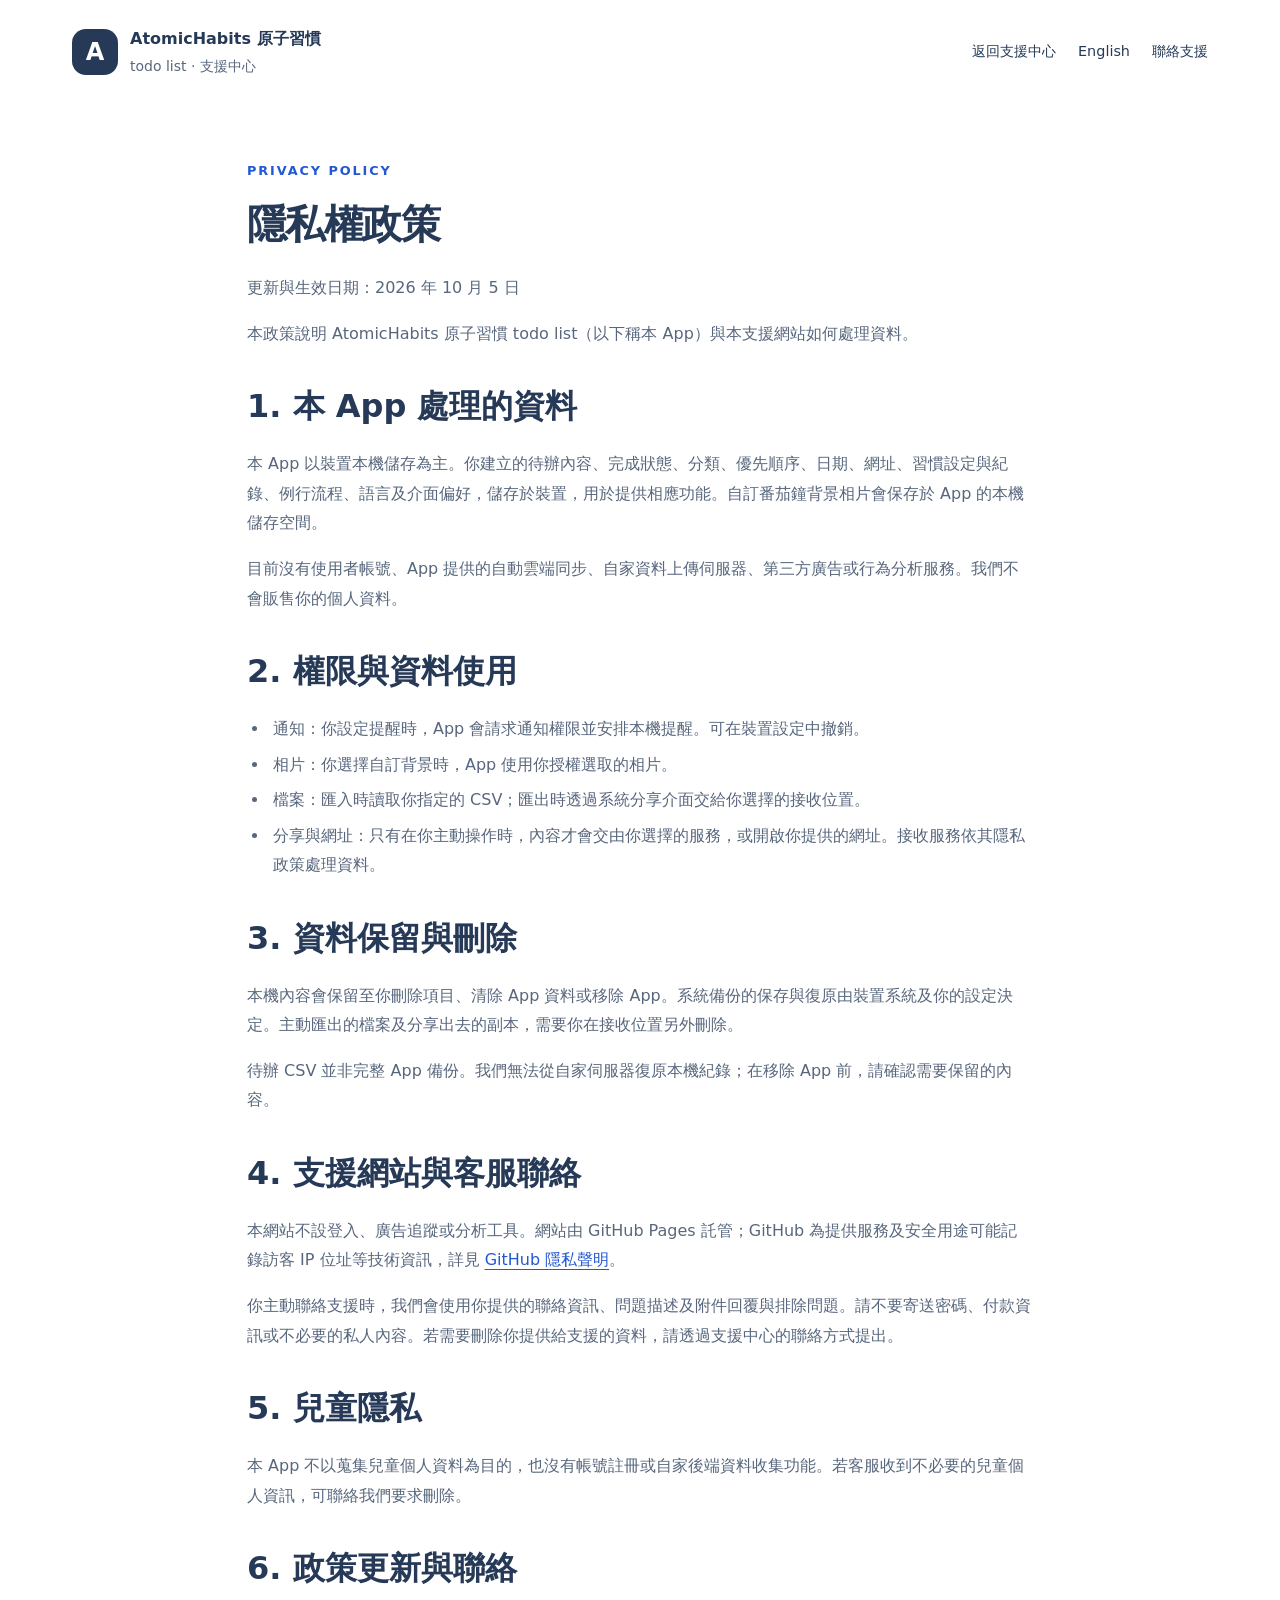
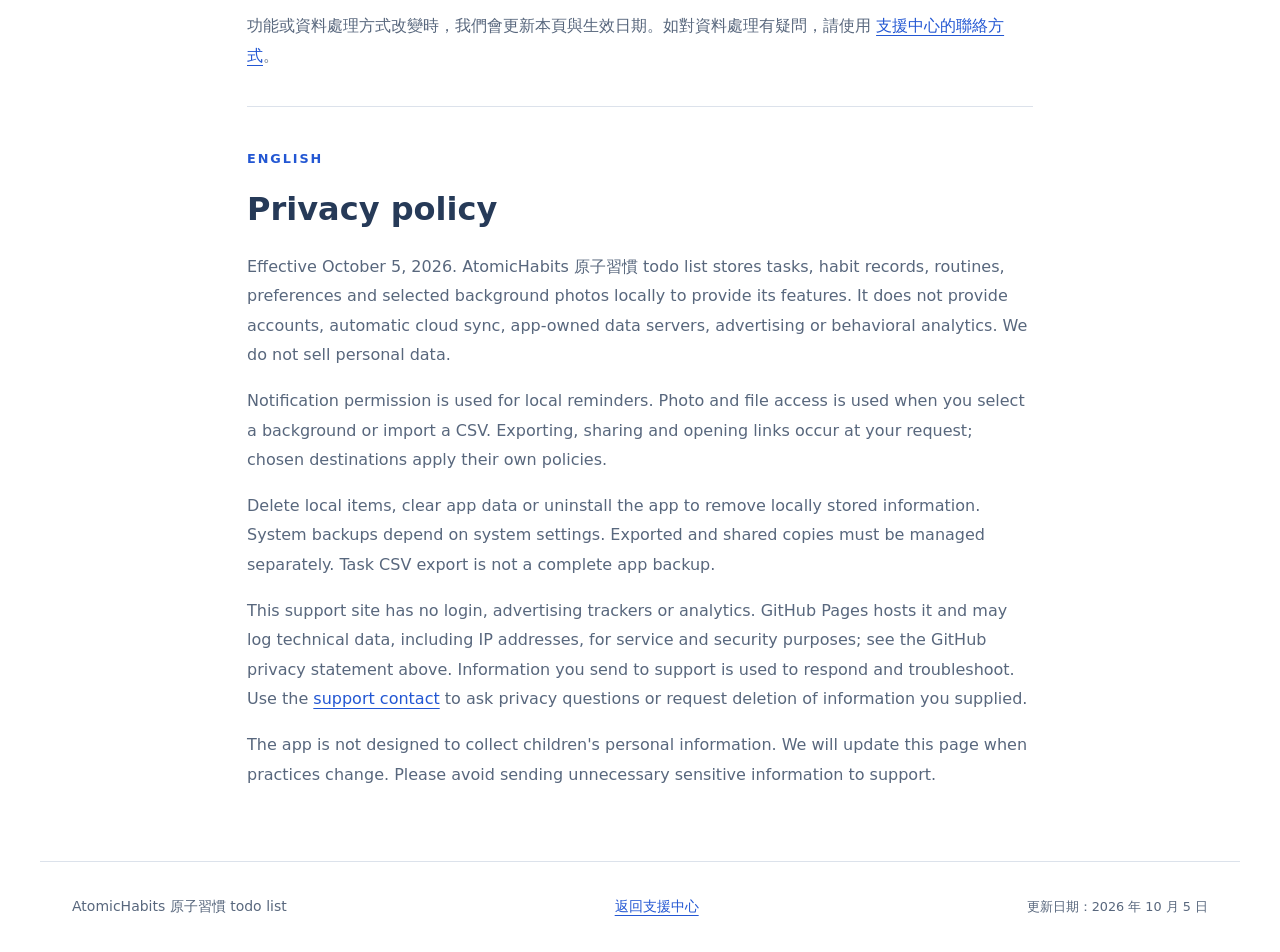
==== privacy.html @ 1fb46a44 "Build static support and privacy website" ====
<!doctype html>
<html lang="zh-Hant"><head><meta charset="utf-8"><meta name="viewport" content="width=device-width,initial-scale=1"><meta name="description" content="AtomicHabits 原子習慣 todo list 隱私權政策，說明本機資料、權限、匯出與聯絡方式。"><title>AtomicHabits 原子習慣｜隱私權政策</title><link rel="stylesheet" href="./styles.css"></head><body>
<a class="skip" href="#main">跳至主要內容</a><header class="header"><a class="brand" href="./"><span class="brand-mark" aria-hidden="true">A</span><span>AtomicHabits 原子習慣<small>todo list · 支援中心</small></span></a><nav aria-label="主要導覽"><a href="./">返回支援中心</a><a href="#english">English</a><a href="./#contact">聯絡支援</a></nav></header>
<main id="main" class="policy"><p class="eyebrow">PRIVACY POLICY</p><h1>隱私權政策</h1><p>更新與生效日期：2026 年 10 月 5 日</p><p>本政策說明 AtomicHabits 原子習慣 todo list（以下稱本 App）與本支援網站如何處理資料。</p>
<section><h2>1. 本 App 處理的資料</h2><p>本 App 以裝置本機儲存為主。你建立的待辦內容、完成狀態、分類、優先順序、日期、網址、習慣設定與紀錄、例行流程、語言及介面偏好，儲存於裝置，用於提供相應功能。自訂番茄鐘背景相片會保存於 App 的本機儲存空間。</p><p>目前沒有使用者帳號、App 提供的自動雲端同步、自家資料上傳伺服器、第三方廣告或行為分析服務。我們不會販售你的個人資料。</p></section>
<section><h2>2. 權限與資料使用</h2><ul><li>通知：你設定提醒時，App 會請求通知權限並安排本機提醒。可在裝置設定中撤銷。</li><li>相片：你選擇自訂背景時，App 使用你授權選取的相片。</li><li>檔案：匯入時讀取你指定的 CSV；匯出時透過系統分享介面交給你選擇的接收位置。</li><li>分享與網址：只有在你主動操作時，內容才會交由你選擇的服務，或開啟你提供的網址。接收服務依其隱私政策處理資料。</li></ul></section>
<section><h2>3. 資料保留與刪除</h2><p>本機內容會保留至你刪除項目、清除 App 資料或移除 App。系統備份的保存與復原由裝置系統及你的設定決定。主動匯出的檔案及分享出去的副本，需要你在接收位置另外刪除。</p><p>待辦 CSV 並非完整 App 備份。我們無法從自家伺服器復原本機紀錄；在移除 App 前，請確認需要保留的內容。</p></section>
<section><h2>4. 支援網站與客服聯絡</h2><p>本網站不設登入、廣告追蹤或分析工具。網站由 GitHub Pages 託管；GitHub 為提供服務及安全用途可能記錄訪客 IP 位址等技術資訊，詳見 <a href="https://docs.github.com/en/site-policy/privacy-policies/github-general-privacy-statement">GitHub 隱私聲明</a>。</p><p>你主動聯絡支援時，我們會使用你提供的聯絡資訊、問題描述及附件回覆與排除問題。請不要寄送密碼、付款資訊或不必要的私人內容。若需要刪除你提供給支援的資料，請透過支援中心的聯絡方式提出。</p></section>
<section><h2>5. 兒童隱私</h2><p>本 App 不以蒐集兒童個人資料為目的，也沒有帳號註冊或自家後端資料收集功能。若客服收到不必要的兒童個人資訊，可聯絡我們要求刪除。</p></section>
<section><h2>6. 政策更新與聯絡</h2><p>功能或資料處理方式改變時，我們會更新本頁與生效日期。如對資料處理有疑問，請使用 <a href="./#contact">支援中心的聯絡方式</a>。</p></section>
<section id="english" lang="en" class="english"><p class="eyebrow">ENGLISH</p><h2>Privacy policy</h2><p>Effective October 5, 2026. AtomicHabits 原子習慣 todo list stores tasks, habit records, routines, preferences and selected background photos locally to provide its features. It does not provide accounts, automatic cloud sync, app-owned data servers, advertising or behavioral analytics. We do not sell personal data.</p><p>Notification permission is used for local reminders. Photo and file access is used when you select a background or import a CSV. Exporting, sharing and opening links occur at your request; chosen destinations apply their own policies.</p><p>Delete local items, clear app data or uninstall the app to remove locally stored information. System backups depend on system settings. Exported and shared copies must be managed separately. Task CSV export is not a complete app backup.</p><p>This support site has no login, advertising trackers or analytics. GitHub Pages hosts it and may log technical data, including IP addresses, for service and security purposes; see the GitHub privacy statement above. Information you send to support is used to respond and troubleshoot. Use the <a href="./#contact">support contact</a> to ask privacy questions or request deletion of information you supplied.</p><p>The app is not designed to collect children's personal information. We will update this page when practices change. Please avoid sending unnecessary sensitive information to support.</p></section></main>
<footer><span>AtomicHabits 原子習慣 todo list</span><a href="./">返回支援中心</a><small>更新日期：2026 年 10 月 5 日</small></footer></body></html>
---- styles.css ----
:root{color-scheme:light;--ink:#263a58;--muted:#58677d;--line:#dce2eb;--blue:#2357d3;--paper:#f6f8fc}*{box-sizing:border-box}html{scroll-behavior:smooth;scroll-padding-top:24px}body{margin:0;color:var(--ink);background:#fff;font:16px/1.85 system-ui,-apple-system,"Noto Sans TC",sans-serif}a{color:var(--blue);text-underline-offset:4px}a:hover{text-decoration:underline}a:focus-visible,summary:focus-visible{outline:3px solid #e2a323;outline-offset:5px}h1,h2,h3,p{margin-top:0}h1{font-size:clamp(2.5rem,6vw,4rem);line-height:1.25;letter-spacing:-.04em;margin-bottom:24px}h2{font-size:2rem;line-height:1.4;margin-bottom:20px}h3{font-size:1.3rem;line-height:1.5;margin-bottom:12px}p{color:var(--muted)}.skip{position:absolute;top:-100px;left:16px;background:#fff;padding:12px;z-index:10}.skip:focus{top:12px}.header{max-width:1200px;margin:auto;padding:24px 32px;display:flex;gap:24px;align-items:center;justify-content:space-between}.brand{display:flex;align-items:center;gap:12px;color:var(--ink);font-weight:750;text-decoration:none}.brand small{display:block;color:var(--muted);font-size:.875rem;font-weight:400}.brand-mark{display:grid;place-items:center;width:46px;height:46px;flex-shrink:0;background:var(--ink);color:#fff;border-radius:14px;font-size:24px}.header nav{display:flex;gap:22px;flex-wrap:wrap;font-size:.9rem}.header nav a{color:var(--ink);text-decoration:none}.intro{background:var(--paper);padding:64px max(32px,calc((100% - 1136px)/2));border-block:1px solid var(--line);position:relative}.intro>p:not(.eyebrow){max-width:640px;font-size:1.1rem}.eyebrow{font-size:.8rem;letter-spacing:.15em;font-weight:750;color:var(--blue);margin-bottom:16px}.intro-actions{display:flex;gap:24px;align-items:center;flex-wrap:wrap;margin-top:28px}.button{display:inline-block;background:var(--blue);color:#fff;padding:12px 22px;border-radius:9px;text-decoration:none;font-weight:650}.text-link{font-weight:650}.content-layout{max-width:1200px;margin:auto;padding:64px 32px;display:grid;grid-template-columns:220px minmax(0,1fr);gap:64px}aside{position:sticky;top:24px;align-self:start;border-left:3px solid var(--line);padding-left:20px}aside p{font-size:.875rem;font-weight:650}aside a{display:block;padding:7px 0;color:var(--muted);font-size:.95rem;text-decoration:none}.content{max-width:780px}.guide{display:grid;grid-template-columns:40px minmax(0,1fr);gap:20px;padding:32px 0;border-bottom:1px solid var(--line);scroll-margin-top:24px}.number{font-size:.875rem;color:var(--blue);padding-top:4px;font-weight:750}ol{padding-left:22px;color:var(--muted)}li{padding-left:4px;margin:6px 0}.note{font-size:.9rem;background:var(--paper);border-left:3px solid #b6c8ed;padding:14px 18px;margin-bottom:0}.section{margin-top:64px}details{border-bottom:1px solid var(--line);padding:18px 0}summary{cursor:pointer;font-weight:650;line-height:1.7}details p{margin:14px 0 0;padding-right:12px}.contact{background:var(--paper);border:1px solid var(--line);border-radius:14px;padding:32px;overflow-wrap:anywhere}.contact .note{padding-left:14px}.contact-address{display:block;margin:18px 0;font-weight:650}.english{border-top:1px solid var(--line);padding-top:40px}footer{max-width:1200px;margin:auto;padding:32px;border-top:1px solid var(--line);display:flex;align-items:center;justify-content:space-between;gap:20px;flex-wrap:wrap;color:var(--muted);font-size:.875rem}footer div{display:flex;gap:20px}footer small{font-size:.8rem}.policy{max-width:850px;margin:0 auto;padding:56px 32px}.policy section{margin-top:36px}.policy h1{font-size:2.5rem}.policy ul{color:var(--muted);padding-left:22px}@media(max-width:850px){.header{align-items:flex-start;flex-direction:column}.content-layout{grid-template-columns:1fr;gap:32px;padding-top:32px}aside{position:static;display:flex;flex-wrap:wrap;gap:0 20px}aside p{width:100%;margin-bottom:4px}aside a{font-size:.875rem}.intro{padding-block:44px}.content{max-width:none}}@media(max-width:480px){.header,.content-layout,.policy,footer{padding-left:20px;padding-right:20px}.header nav{gap:14px}.intro{padding-inline:20px}.guide{grid-template-columns:1fr;gap:6px}.contact{padding:22px}h2{font-size:1.65rem}}@media(prefers-reduced-motion:reduce){html{scroll-behavior:auto}}
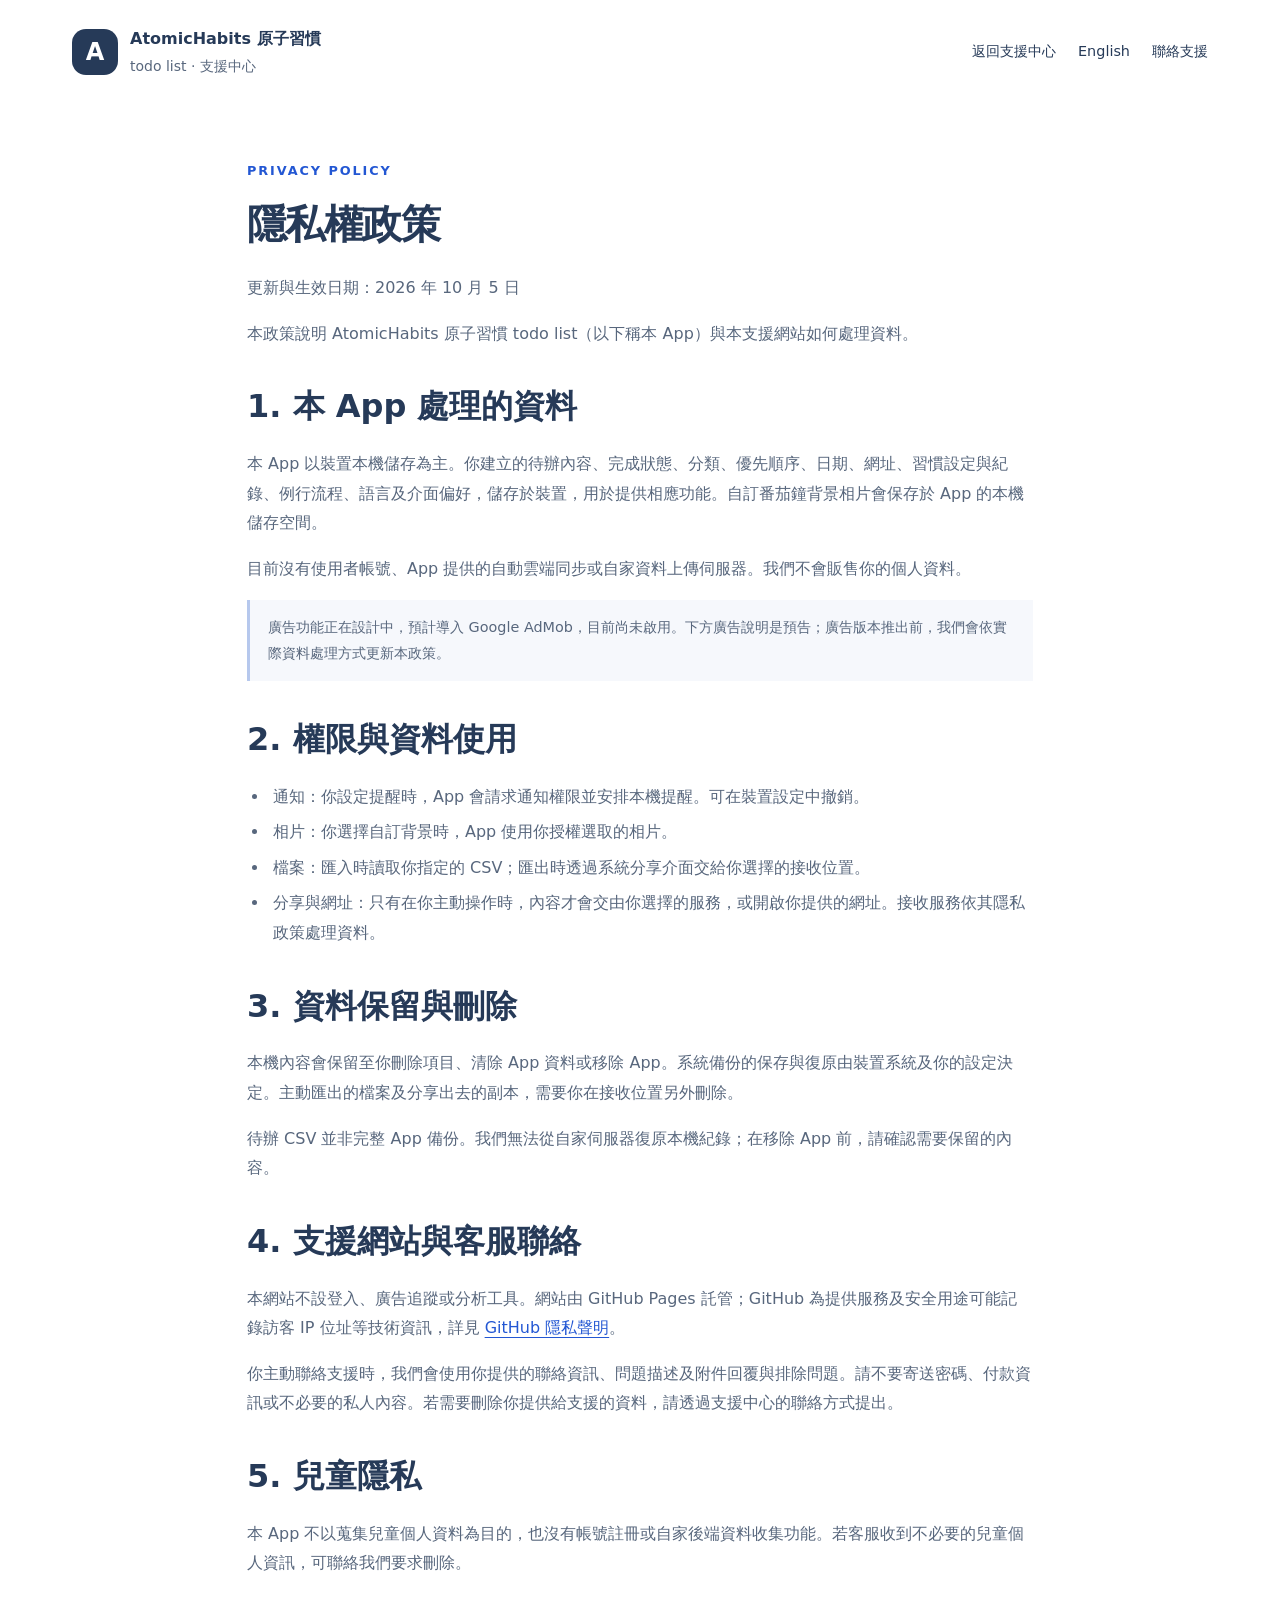
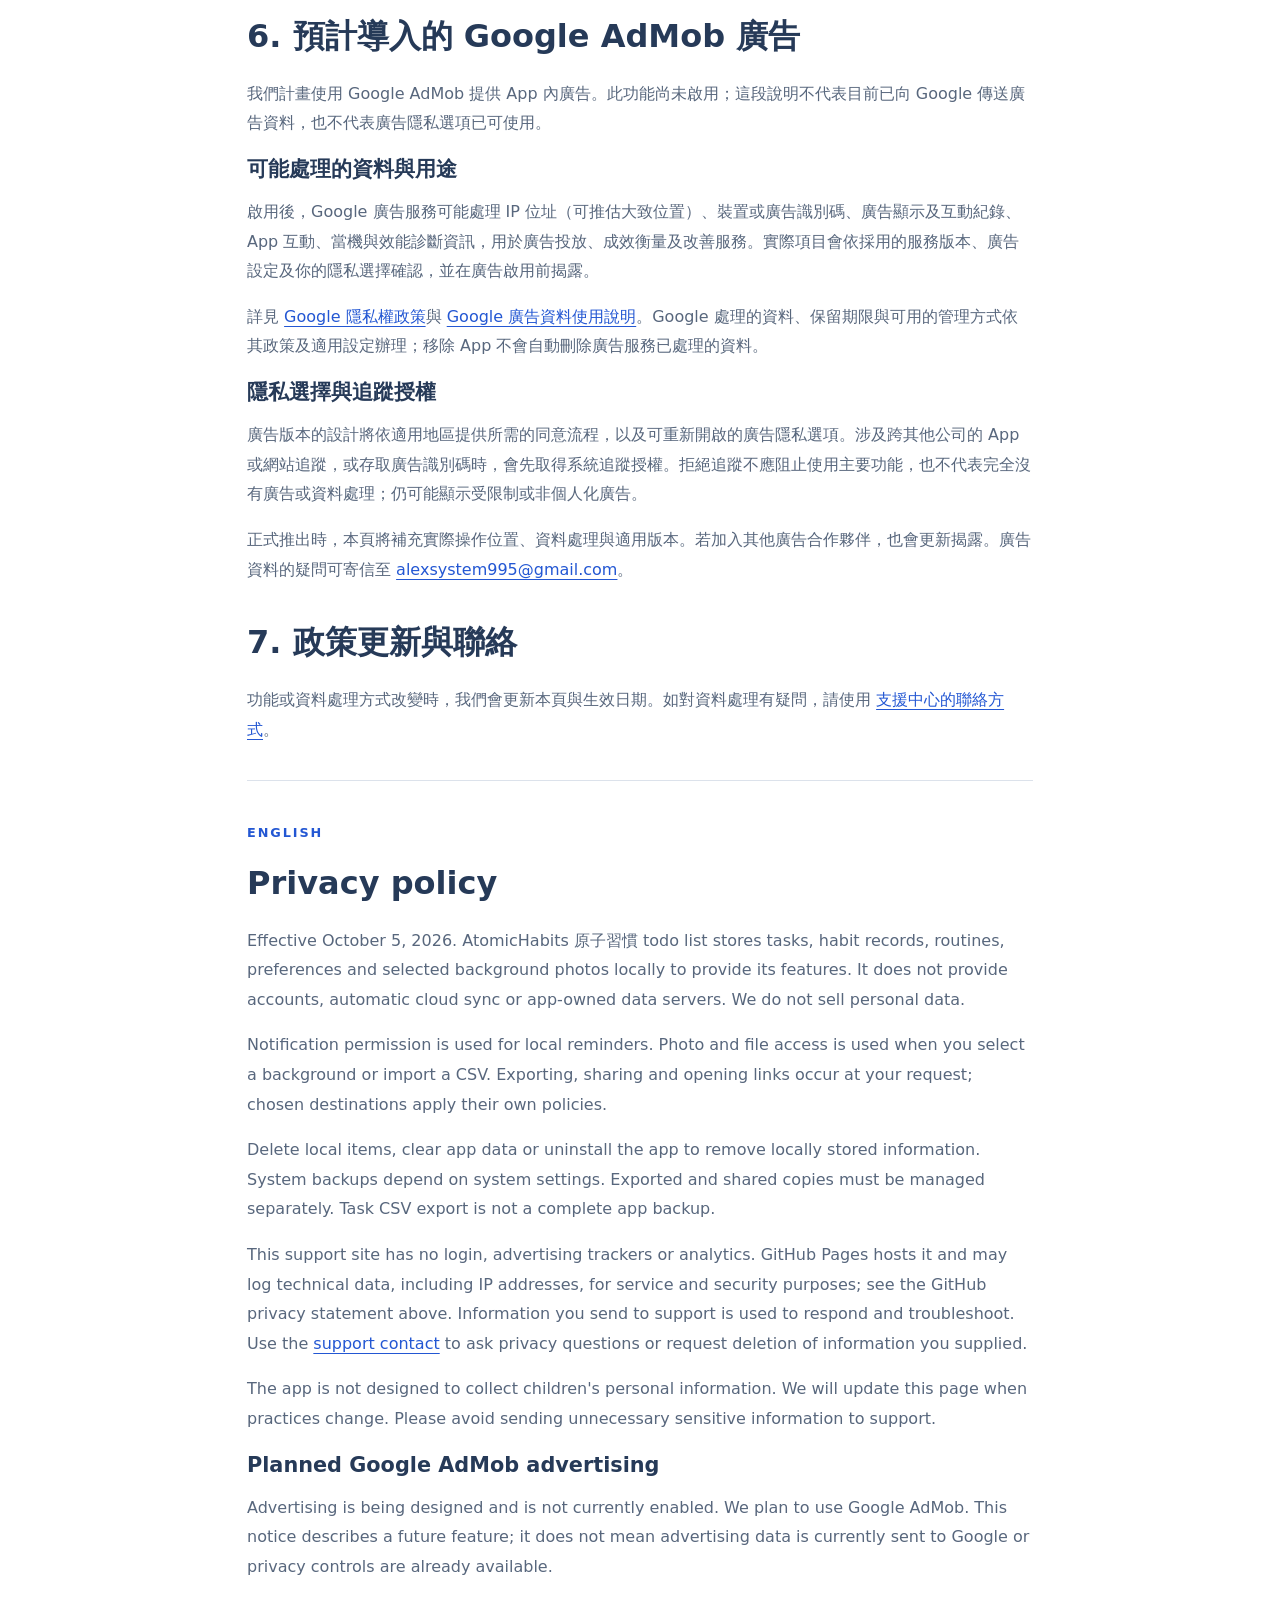
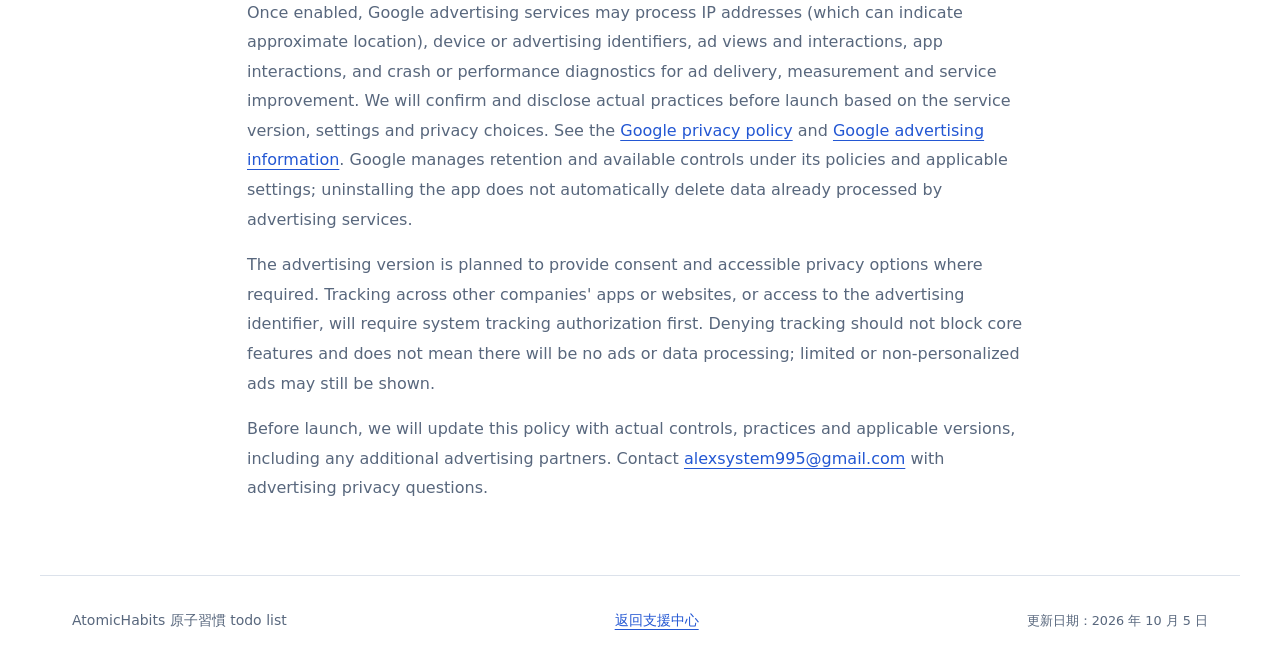
==== commit 7b1558fc: "Disclose planned AdMob advertising and privacy choices" ====
--- a/privacy.html
+++ b/privacy.html
@@ -2,11 +2,12 @@
 <html lang="zh-Hant"><head><meta charset="utf-8"><meta name="viewport" content="width=device-width,initial-scale=1"><meta name="description" content="AtomicHabits 原子習慣 todo list 隱私權政策，說明本機資料、權限、匯出與聯絡方式。"><title>AtomicHabits 原子習慣｜隱私權政策</title><link rel="stylesheet" href="./styles.css"></head><body>
 <a class="skip" href="#main">跳至主要內容</a><header class="header"><a class="brand" href="./"><span class="brand-mark" aria-hidden="true">A</span><span>AtomicHabits 原子習慣<small>todo list · 支援中心</small></span></a><nav aria-label="主要導覽"><a href="./">返回支援中心</a><a href="#english">English</a><a href="./#contact">聯絡支援</a></nav></header>
 <main id="main" class="policy"><p class="eyebrow">PRIVACY POLICY</p><h1>隱私權政策</h1><p>更新與生效日期：2026 年 10 月 5 日</p><p>本政策說明 AtomicHabits 原子習慣 todo list（以下稱本 App）與本支援網站如何處理資料。</p>
-<section><h2>1. 本 App 處理的資料</h2><p>本 App 以裝置本機儲存為主。你建立的待辦內容、完成狀態、分類、優先順序、日期、網址、習慣設定與紀錄、例行流程、語言及介面偏好，儲存於裝置，用於提供相應功能。自訂番茄鐘背景相片會保存於 App 的本機儲存空間。</p><p>目前沒有使用者帳號、App 提供的自動雲端同步、自家資料上傳伺服器、第三方廣告或行為分析服務。我們不會販售你的個人資料。</p></section>
+<section><h2>1. 本 App 處理的資料</h2><p>本 App 以裝置本機儲存為主。你建立的待辦內容、完成狀態、分類、優先順序、日期、網址、習慣設定與紀錄、例行流程、語言及介面偏好，儲存於裝置，用於提供相應功能。自訂番茄鐘背景相片會保存於 App 的本機儲存空間。</p><p>目前沒有使用者帳號、App 提供的自動雲端同步或自家資料上傳伺服器。我們不會販售你的個人資料。</p><p class="note">廣告功能正在設計中，預計導入 Google AdMob，目前尚未啟用。下方廣告說明是預告；廣告版本推出前，我們會依實際資料處理方式更新本政策。</p></section>
 <section><h2>2. 權限與資料使用</h2><ul><li>通知：你設定提醒時，App 會請求通知權限並安排本機提醒。可在裝置設定中撤銷。</li><li>相片：你選擇自訂背景時，App 使用你授權選取的相片。</li><li>檔案：匯入時讀取你指定的 CSV；匯出時透過系統分享介面交給你選擇的接收位置。</li><li>分享與網址：只有在你主動操作時，內容才會交由你選擇的服務，或開啟你提供的網址。接收服務依其隱私政策處理資料。</li></ul></section>
 <section><h2>3. 資料保留與刪除</h2><p>本機內容會保留至你刪除項目、清除 App 資料或移除 App。系統備份的保存與復原由裝置系統及你的設定決定。主動匯出的檔案及分享出去的副本，需要你在接收位置另外刪除。</p><p>待辦 CSV 並非完整 App 備份。我們無法從自家伺服器復原本機紀錄；在移除 App 前，請確認需要保留的內容。</p></section>
 <section><h2>4. 支援網站與客服聯絡</h2><p>本網站不設登入、廣告追蹤或分析工具。網站由 GitHub Pages 託管；GitHub 為提供服務及安全用途可能記錄訪客 IP 位址等技術資訊，詳見 <a href="https://docs.github.com/en/site-policy/privacy-policies/github-general-privacy-statement">GitHub 隱私聲明</a>。</p><p>你主動聯絡支援時，我們會使用你提供的聯絡資訊、問題描述及附件回覆與排除問題。請不要寄送密碼、付款資訊或不必要的私人內容。若需要刪除你提供給支援的資料，請透過支援中心的聯絡方式提出。</p></section>
 <section><h2>5. 兒童隱私</h2><p>本 App 不以蒐集兒童個人資料為目的，也沒有帳號註冊或自家後端資料收集功能。若客服收到不必要的兒童個人資訊，可聯絡我們要求刪除。</p></section>
-<section><h2>6. 政策更新與聯絡</h2><p>功能或資料處理方式改變時，我們會更新本頁與生效日期。如對資料處理有疑問，請使用 <a href="./#contact">支援中心的聯絡方式</a>。</p></section>
-<section id="english" lang="en" class="english"><p class="eyebrow">ENGLISH</p><h2>Privacy policy</h2><p>Effective October 5, 2026. AtomicHabits 原子習慣 todo list stores tasks, habit records, routines, preferences and selected background photos locally to provide its features. It does not provide accounts, automatic cloud sync, app-owned data servers, advertising or behavioral analytics. We do not sell personal data.</p><p>Notification permission is used for local reminders. Photo and file access is used when you select a background or import a CSV. Exporting, sharing and opening links occur at your request; chosen destinations apply their own policies.</p><p>Delete local items, clear app data or uninstall the app to remove locally stored information. System backups depend on system settings. Exported and shared copies must be managed separately. Task CSV export is not a complete app backup.</p><p>This support site has no login, advertising trackers or analytics. GitHub Pages hosts it and may log technical data, including IP addresses, for service and security purposes; see the GitHub privacy statement above. Information you send to support is used to respond and troubleshoot. Use the <a href="./#contact">support contact</a> to ask privacy questions or request deletion of information you supplied.</p><p>The app is not designed to collect children's personal information. We will update this page when practices change. Please avoid sending unnecessary sensitive information to support.</p></section></main>
+<section id="ads"><h2>6. 預計導入的 Google AdMob 廣告</h2><p>我們計畫使用 Google AdMob 提供 App 內廣告。此功能尚未啟用；這段說明不代表目前已向 Google 傳送廣告資料，也不代表廣告隱私選項已可使用。</p><h3>可能處理的資料與用途</h3><p>啟用後，Google 廣告服務可能處理 IP 位址（可推估大致位置）、裝置或廣告識別碼、廣告顯示及互動紀錄、App 互動、當機與效能診斷資訊，用於廣告投放、成效衡量及改善服務。實際項目會依採用的服務版本、廣告設定及你的隱私選擇確認，並在廣告啟用前揭露。</p><p>詳見 <a href="https://policies.google.com/privacy">Google 隱私權政策</a>與 <a href="https://policies.google.com/technologies/ads">Google 廣告資料使用說明</a>。Google 處理的資料、保留期限與可用的管理方式依其政策及適用設定辦理；移除 App 不會自動刪除廣告服務已處理的資料。</p><h3>隱私選擇與追蹤授權</h3><p>廣告版本的設計將依適用地區提供所需的同意流程，以及可重新開啟的廣告隱私選項。涉及跨其他公司的 App 或網站追蹤，或存取廣告識別碼時，會先取得系統追蹤授權。拒絕追蹤不應阻止使用主要功能，也不代表完全沒有廣告或資料處理；仍可能顯示受限制或非個人化廣告。</p><p>正式推出時，本頁將補充實際操作位置、資料處理與適用版本。若加入其他廣告合作夥伴，也會更新揭露。廣告資料的疑問可寄信至 <a href="mailto:alexsystem995@gmail.com">alexsystem995@gmail.com</a>。</p></section>
+<section><h2>7. 政策更新與聯絡</h2><p>功能或資料處理方式改變時，我們會更新本頁與生效日期。如對資料處理有疑問，請使用 <a href="./#contact">支援中心的聯絡方式</a>。</p></section>
+<section id="english" lang="en" class="english"><p class="eyebrow">ENGLISH</p><h2>Privacy policy</h2><p>Effective October 5, 2026. AtomicHabits 原子習慣 todo list stores tasks, habit records, routines, preferences and selected background photos locally to provide its features. It does not provide accounts, automatic cloud sync or app-owned data servers. We do not sell personal data.</p><p>Notification permission is used for local reminders. Photo and file access is used when you select a background or import a CSV. Exporting, sharing and opening links occur at your request; chosen destinations apply their own policies.</p><p>Delete local items, clear app data or uninstall the app to remove locally stored information. System backups depend on system settings. Exported and shared copies must be managed separately. Task CSV export is not a complete app backup.</p><p>This support site has no login, advertising trackers or analytics. GitHub Pages hosts it and may log technical data, including IP addresses, for service and security purposes; see the GitHub privacy statement above. Information you send to support is used to respond and troubleshoot. Use the <a href="./#contact">support contact</a> to ask privacy questions or request deletion of information you supplied.</p><p>The app is not designed to collect children's personal information. We will update this page when practices change. Please avoid sending unnecessary sensitive information to support.</p><h3>Planned Google AdMob advertising</h3><p>Advertising is being designed and is not currently enabled. We plan to use Google AdMob. This notice describes a future feature; it does not mean advertising data is currently sent to Google or privacy controls are already available.</p><p>Once enabled, Google advertising services may process IP addresses (which can indicate approximate location), device or advertising identifiers, ad views and interactions, app interactions, and crash or performance diagnostics for ad delivery, measurement and service improvement. We will confirm and disclose actual practices before launch based on the service version, settings and privacy choices. See the <a href="https://policies.google.com/privacy">Google privacy policy</a> and <a href="https://policies.google.com/technologies/ads">Google advertising information</a>. Google manages retention and available controls under its policies and applicable settings; uninstalling the app does not automatically delete data already processed by advertising services.</p><p>The advertising version is planned to provide consent and accessible privacy options where required. Tracking across other companies' apps or websites, or access to the advertising identifier, will require system tracking authorization first. Denying tracking should not block core features and does not mean there will be no ads or data processing; limited or non-personalized ads may still be shown.</p><p>Before launch, we will update this policy with actual controls, practices and applicable versions, including any additional advertising partners. Contact <a href="mailto:alexsystem995@gmail.com">alexsystem995@gmail.com</a> with advertising privacy questions.</p></section></main>
 <footer><span>AtomicHabits 原子習慣 todo list</span><a href="./">返回支援中心</a><small>更新日期：2026 年 10 月 5 日</small></footer></body></html>
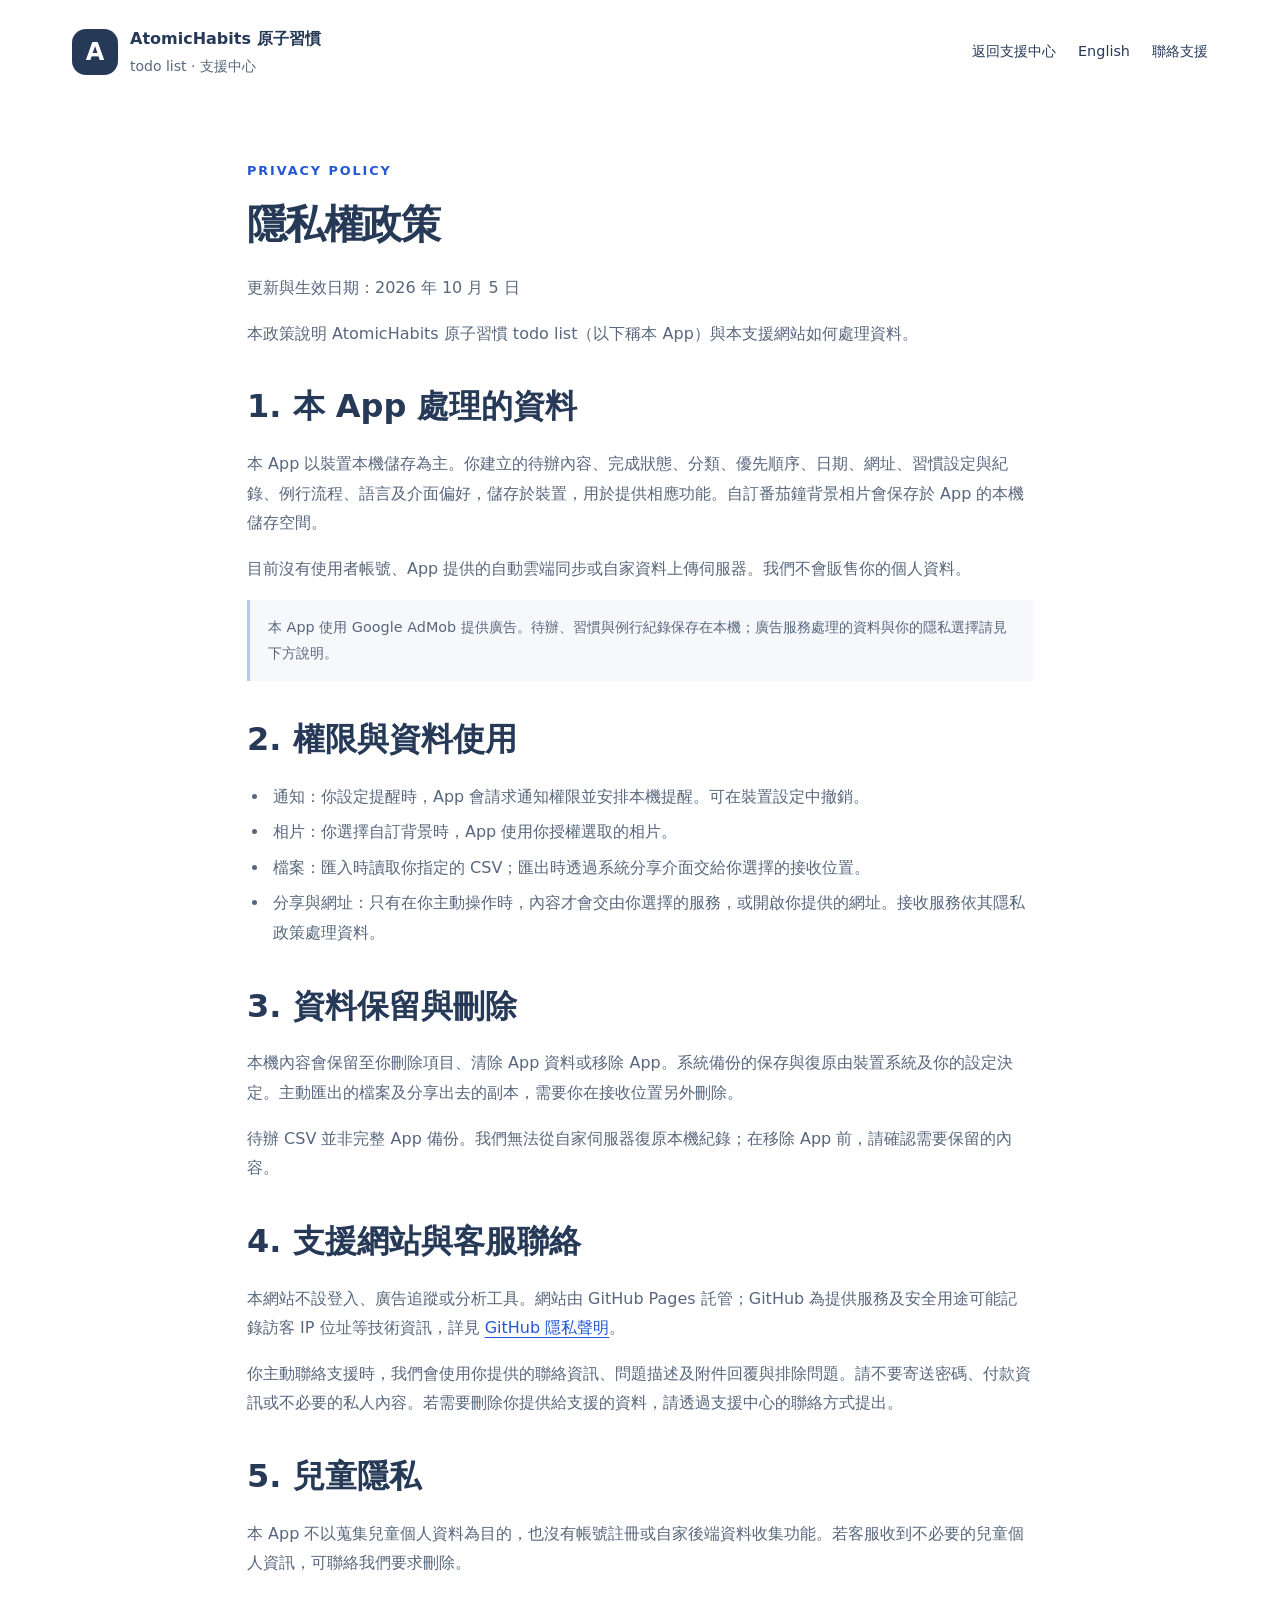
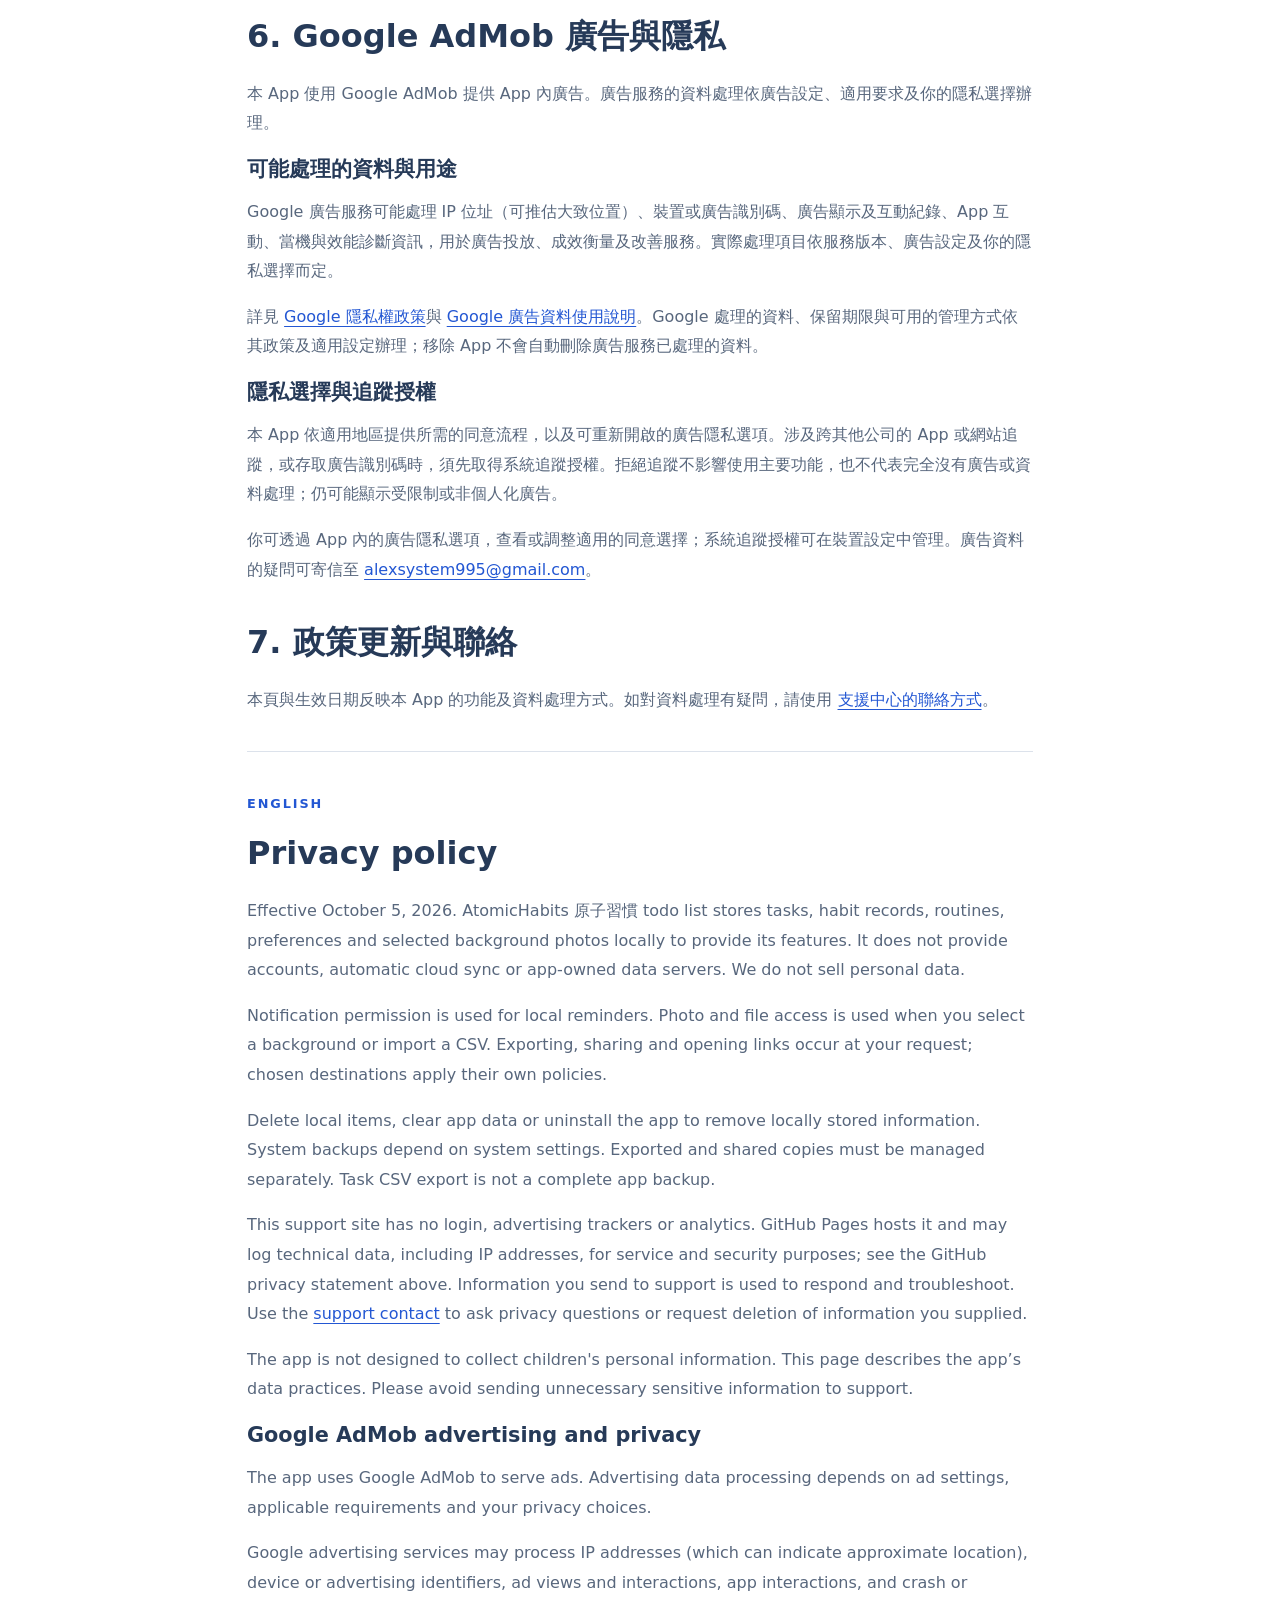
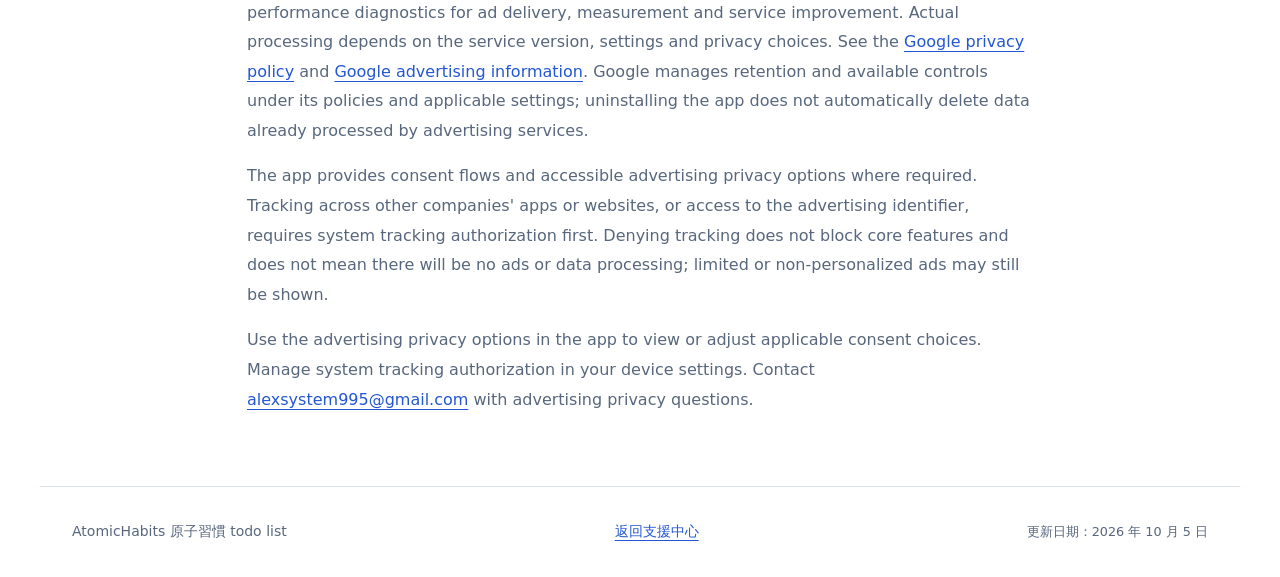
==== commit 8cae47fe: "Use present-tense AdMob privacy and support disclosures" ====
--- a/privacy.html
+++ b/privacy.html
@@ -2,12 +2,12 @@
 <html lang="zh-Hant"><head><meta charset="utf-8"><meta name="viewport" content="width=device-width,initial-scale=1"><meta name="description" content="AtomicHabits 原子習慣 todo list 隱私權政策，說明本機資料、權限、匯出與聯絡方式。"><title>AtomicHabits 原子習慣｜隱私權政策</title><link rel="stylesheet" href="./styles.css"></head><body>
 <a class="skip" href="#main">跳至主要內容</a><header class="header"><a class="brand" href="./"><span class="brand-mark" aria-hidden="true">A</span><span>AtomicHabits 原子習慣<small>todo list · 支援中心</small></span></a><nav aria-label="主要導覽"><a href="./">返回支援中心</a><a href="#english">English</a><a href="./#contact">聯絡支援</a></nav></header>
 <main id="main" class="policy"><p class="eyebrow">PRIVACY POLICY</p><h1>隱私權政策</h1><p>更新與生效日期：2026 年 10 月 5 日</p><p>本政策說明 AtomicHabits 原子習慣 todo list（以下稱本 App）與本支援網站如何處理資料。</p>
-<section><h2>1. 本 App 處理的資料</h2><p>本 App 以裝置本機儲存為主。你建立的待辦內容、完成狀態、分類、優先順序、日期、網址、習慣設定與紀錄、例行流程、語言及介面偏好，儲存於裝置，用於提供相應功能。自訂番茄鐘背景相片會保存於 App 的本機儲存空間。</p><p>目前沒有使用者帳號、App 提供的自動雲端同步或自家資料上傳伺服器。我們不會販售你的個人資料。</p><p class="note">廣告功能正在設計中，預計導入 Google AdMob，目前尚未啟用。下方廣告說明是預告；廣告版本推出前，我們會依實際資料處理方式更新本政策。</p></section>
+<section><h2>1. 本 App 處理的資料</h2><p>本 App 以裝置本機儲存為主。你建立的待辦內容、完成狀態、分類、優先順序、日期、網址、習慣設定與紀錄、例行流程、語言及介面偏好，儲存於裝置，用於提供相應功能。自訂番茄鐘背景相片會保存於 App 的本機儲存空間。</p><p>目前沒有使用者帳號、App 提供的自動雲端同步或自家資料上傳伺服器。我們不會販售你的個人資料。</p><p class="note">本 App 使用 Google AdMob 提供廣告。待辦、習慣與例行紀錄保存在本機；廣告服務處理的資料與你的隱私選擇請見下方說明。</p></section>
 <section><h2>2. 權限與資料使用</h2><ul><li>通知：你設定提醒時，App 會請求通知權限並安排本機提醒。可在裝置設定中撤銷。</li><li>相片：你選擇自訂背景時，App 使用你授權選取的相片。</li><li>檔案：匯入時讀取你指定的 CSV；匯出時透過系統分享介面交給你選擇的接收位置。</li><li>分享與網址：只有在你主動操作時，內容才會交由你選擇的服務，或開啟你提供的網址。接收服務依其隱私政策處理資料。</li></ul></section>
 <section><h2>3. 資料保留與刪除</h2><p>本機內容會保留至你刪除項目、清除 App 資料或移除 App。系統備份的保存與復原由裝置系統及你的設定決定。主動匯出的檔案及分享出去的副本，需要你在接收位置另外刪除。</p><p>待辦 CSV 並非完整 App 備份。我們無法從自家伺服器復原本機紀錄；在移除 App 前，請確認需要保留的內容。</p></section>
 <section><h2>4. 支援網站與客服聯絡</h2><p>本網站不設登入、廣告追蹤或分析工具。網站由 GitHub Pages 託管；GitHub 為提供服務及安全用途可能記錄訪客 IP 位址等技術資訊，詳見 <a href="https://docs.github.com/en/site-policy/privacy-policies/github-general-privacy-statement">GitHub 隱私聲明</a>。</p><p>你主動聯絡支援時，我們會使用你提供的聯絡資訊、問題描述及附件回覆與排除問題。請不要寄送密碼、付款資訊或不必要的私人內容。若需要刪除你提供給支援的資料，請透過支援中心的聯絡方式提出。</p></section>
 <section><h2>5. 兒童隱私</h2><p>本 App 不以蒐集兒童個人資料為目的，也沒有帳號註冊或自家後端資料收集功能。若客服收到不必要的兒童個人資訊，可聯絡我們要求刪除。</p></section>
-<section id="ads"><h2>6. 預計導入的 Google AdMob 廣告</h2><p>我們計畫使用 Google AdMob 提供 App 內廣告。此功能尚未啟用；這段說明不代表目前已向 Google 傳送廣告資料，也不代表廣告隱私選項已可使用。</p><h3>可能處理的資料與用途</h3><p>啟用後，Google 廣告服務可能處理 IP 位址（可推估大致位置）、裝置或廣告識別碼、廣告顯示及互動紀錄、App 互動、當機與效能診斷資訊，用於廣告投放、成效衡量及改善服務。實際項目會依採用的服務版本、廣告設定及你的隱私選擇確認，並在廣告啟用前揭露。</p><p>詳見 <a href="https://policies.google.com/privacy">Google 隱私權政策</a>與 <a href="https://policies.google.com/technologies/ads">Google 廣告資料使用說明</a>。Google 處理的資料、保留期限與可用的管理方式依其政策及適用設定辦理；移除 App 不會自動刪除廣告服務已處理的資料。</p><h3>隱私選擇與追蹤授權</h3><p>廣告版本的設計將依適用地區提供所需的同意流程，以及可重新開啟的廣告隱私選項。涉及跨其他公司的 App 或網站追蹤，或存取廣告識別碼時，會先取得系統追蹤授權。拒絕追蹤不應阻止使用主要功能，也不代表完全沒有廣告或資料處理；仍可能顯示受限制或非個人化廣告。</p><p>正式推出時，本頁將補充實際操作位置、資料處理與適用版本。若加入其他廣告合作夥伴，也會更新揭露。廣告資料的疑問可寄信至 <a href="mailto:alexsystem995@gmail.com">alexsystem995@gmail.com</a>。</p></section>
-<section><h2>7. 政策更新與聯絡</h2><p>功能或資料處理方式改變時，我們會更新本頁與生效日期。如對資料處理有疑問，請使用 <a href="./#contact">支援中心的聯絡方式</a>。</p></section>
-<section id="english" lang="en" class="english"><p class="eyebrow">ENGLISH</p><h2>Privacy policy</h2><p>Effective October 5, 2026. AtomicHabits 原子習慣 todo list stores tasks, habit records, routines, preferences and selected background photos locally to provide its features. It does not provide accounts, automatic cloud sync or app-owned data servers. We do not sell personal data.</p><p>Notification permission is used for local reminders. Photo and file access is used when you select a background or import a CSV. Exporting, sharing and opening links occur at your request; chosen destinations apply their own policies.</p><p>Delete local items, clear app data or uninstall the app to remove locally stored information. System backups depend on system settings. Exported and shared copies must be managed separately. Task CSV export is not a complete app backup.</p><p>This support site has no login, advertising trackers or analytics. GitHub Pages hosts it and may log technical data, including IP addresses, for service and security purposes; see the GitHub privacy statement above. Information you send to support is used to respond and troubleshoot. Use the <a href="./#contact">support contact</a> to ask privacy questions or request deletion of information you supplied.</p><p>The app is not designed to collect children's personal information. We will update this page when practices change. Please avoid sending unnecessary sensitive information to support.</p><h3>Planned Google AdMob advertising</h3><p>Advertising is being designed and is not currently enabled. We plan to use Google AdMob. This notice describes a future feature; it does not mean advertising data is currently sent to Google or privacy controls are already available.</p><p>Once enabled, Google advertising services may process IP addresses (which can indicate approximate location), device or advertising identifiers, ad views and interactions, app interactions, and crash or performance diagnostics for ad delivery, measurement and service improvement. We will confirm and disclose actual practices before launch based on the service version, settings and privacy choices. See the <a href="https://policies.google.com/privacy">Google privacy policy</a> and <a href="https://policies.google.com/technologies/ads">Google advertising information</a>. Google manages retention and available controls under its policies and applicable settings; uninstalling the app does not automatically delete data already processed by advertising services.</p><p>The advertising version is planned to provide consent and accessible privacy options where required. Tracking across other companies' apps or websites, or access to the advertising identifier, will require system tracking authorization first. Denying tracking should not block core features and does not mean there will be no ads or data processing; limited or non-personalized ads may still be shown.</p><p>Before launch, we will update this policy with actual controls, practices and applicable versions, including any additional advertising partners. Contact <a href="mailto:alexsystem995@gmail.com">alexsystem995@gmail.com</a> with advertising privacy questions.</p></section></main>
+<section id="ads"><h2>6. Google AdMob 廣告與隱私</h2><p>本 App 使用 Google AdMob 提供 App 內廣告。廣告服務的資料處理依廣告設定、適用要求及你的隱私選擇辦理。</p><h3>可能處理的資料與用途</h3><p>Google 廣告服務可能處理 IP 位址（可推估大致位置）、裝置或廣告識別碼、廣告顯示及互動紀錄、App 互動、當機與效能診斷資訊，用於廣告投放、成效衡量及改善服務。實際處理項目依服務版本、廣告設定及你的隱私選擇而定。</p><p>詳見 <a href="https://policies.google.com/privacy">Google 隱私權政策</a>與 <a href="https://policies.google.com/technologies/ads">Google 廣告資料使用說明</a>。Google 處理的資料、保留期限與可用的管理方式依其政策及適用設定辦理；移除 App 不會自動刪除廣告服務已處理的資料。</p><h3>隱私選擇與追蹤授權</h3><p>本 App 依適用地區提供所需的同意流程，以及可重新開啟的廣告隱私選項。涉及跨其他公司的 App 或網站追蹤，或存取廣告識別碼時，須先取得系統追蹤授權。拒絕追蹤不影響使用主要功能，也不代表完全沒有廣告或資料處理；仍可能顯示受限制或非個人化廣告。</p><p>你可透過 App 內的廣告隱私選項，查看或調整適用的同意選擇；系統追蹤授權可在裝置設定中管理。廣告資料的疑問可寄信至 <a href="mailto:alexsystem995@gmail.com">alexsystem995@gmail.com</a>。</p></section>
+<section><h2>7. 政策更新與聯絡</h2><p>本頁與生效日期反映本 App 的功能及資料處理方式。如對資料處理有疑問，請使用 <a href="./#contact">支援中心的聯絡方式</a>。</p></section>
+<section id="english" lang="en" class="english"><p class="eyebrow">ENGLISH</p><h2>Privacy policy</h2><p>Effective October 5, 2026. AtomicHabits 原子習慣 todo list stores tasks, habit records, routines, preferences and selected background photos locally to provide its features. It does not provide accounts, automatic cloud sync or app-owned data servers. We do not sell personal data.</p><p>Notification permission is used for local reminders. Photo and file access is used when you select a background or import a CSV. Exporting, sharing and opening links occur at your request; chosen destinations apply their own policies.</p><p>Delete local items, clear app data or uninstall the app to remove locally stored information. System backups depend on system settings. Exported and shared copies must be managed separately. Task CSV export is not a complete app backup.</p><p>This support site has no login, advertising trackers or analytics. GitHub Pages hosts it and may log technical data, including IP addresses, for service and security purposes; see the GitHub privacy statement above. Information you send to support is used to respond and troubleshoot. Use the <a href="./#contact">support contact</a> to ask privacy questions or request deletion of information you supplied.</p><p>The app is not designed to collect children's personal information. This page describes the app’s data practices. Please avoid sending unnecessary sensitive information to support.</p><h3>Google AdMob advertising and privacy</h3><p>The app uses Google AdMob to serve ads. Advertising data processing depends on ad settings, applicable requirements and your privacy choices.</p><p>Google advertising services may process IP addresses (which can indicate approximate location), device or advertising identifiers, ad views and interactions, app interactions, and crash or performance diagnostics for ad delivery, measurement and service improvement. Actual processing depends on the service version, settings and privacy choices. See the <a href="https://policies.google.com/privacy">Google privacy policy</a> and <a href="https://policies.google.com/technologies/ads">Google advertising information</a>. Google manages retention and available controls under its policies and applicable settings; uninstalling the app does not automatically delete data already processed by advertising services.</p><p>The app provides consent flows and accessible advertising privacy options where required. Tracking across other companies' apps or websites, or access to the advertising identifier, requires system tracking authorization first. Denying tracking does not block core features and does not mean there will be no ads or data processing; limited or non-personalized ads may still be shown.</p><p>Use the advertising privacy options in the app to view or adjust applicable consent choices. Manage system tracking authorization in your device settings. Contact <a href="mailto:alexsystem995@gmail.com">alexsystem995@gmail.com</a> with advertising privacy questions.</p></section></main>
 <footer><span>AtomicHabits 原子習慣 todo list</span><a href="./">返回支援中心</a><small>更新日期：2026 年 10 月 5 日</small></footer></body></html>
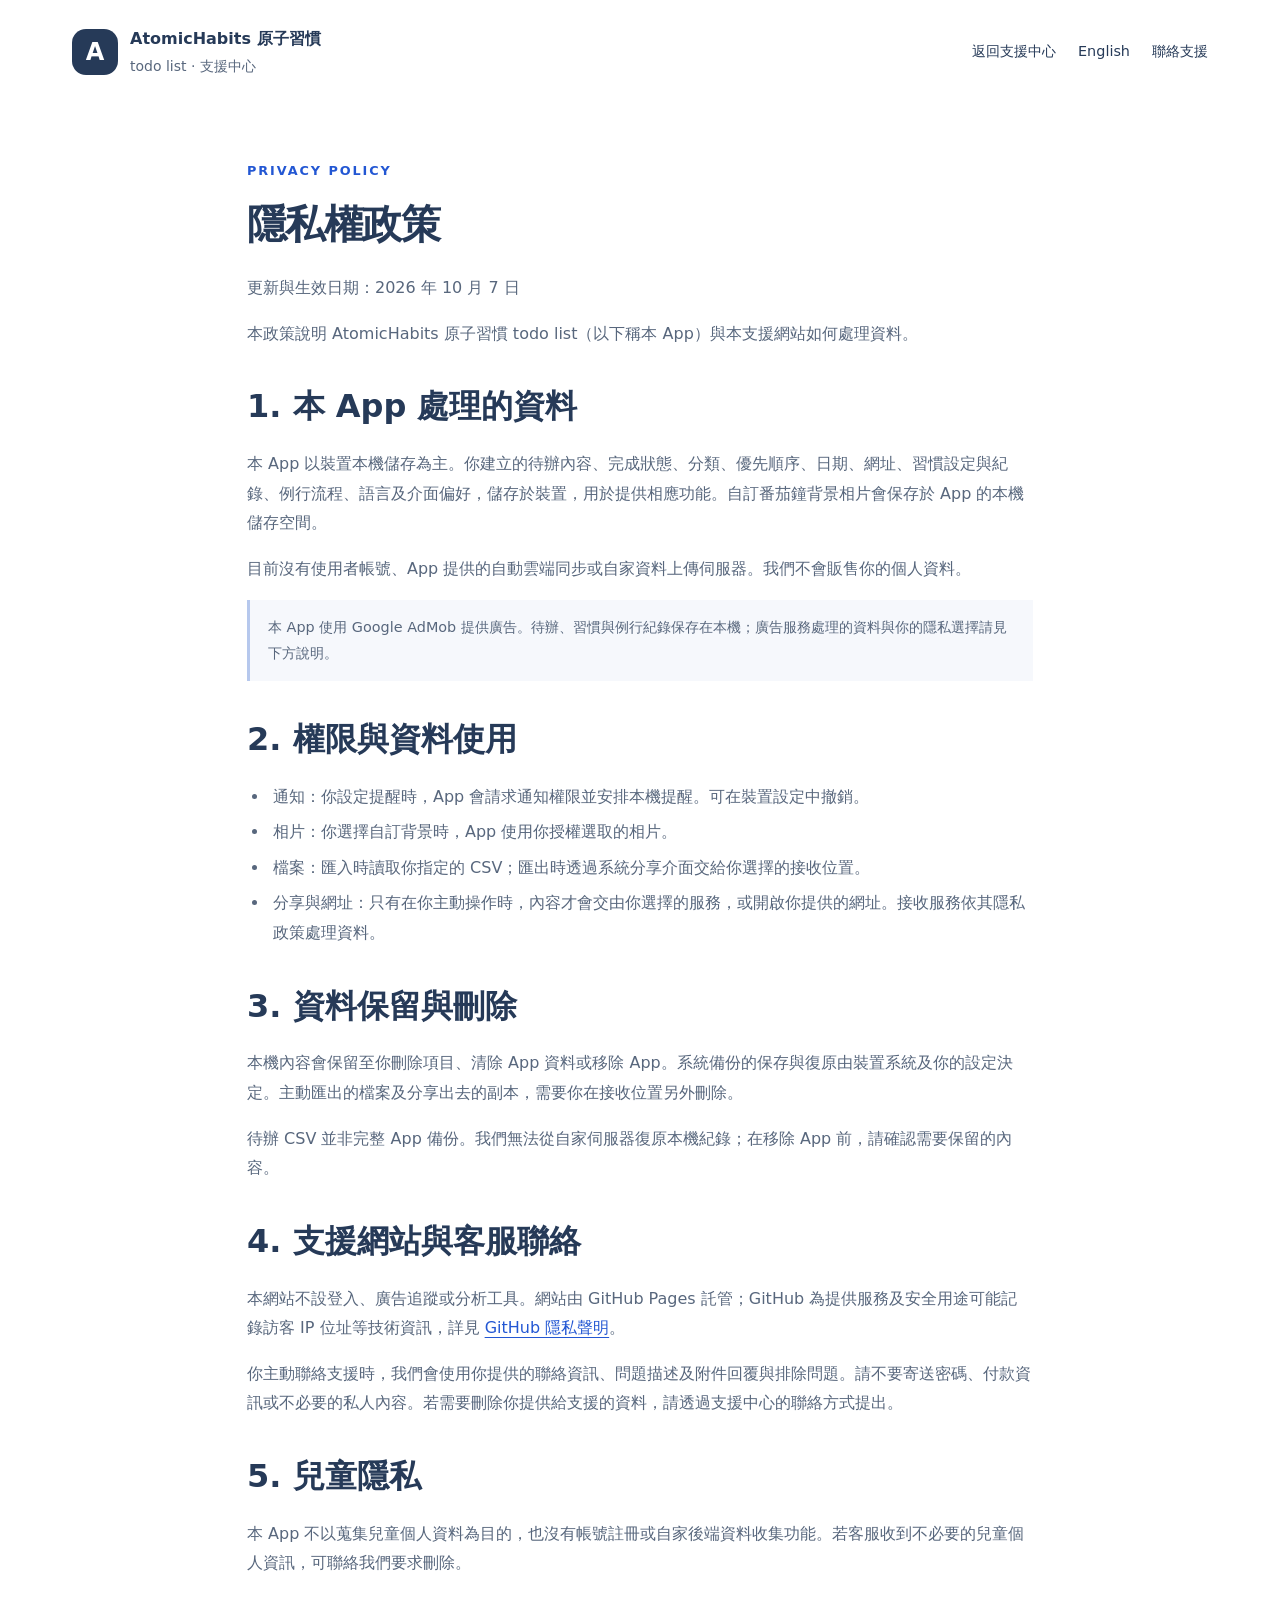
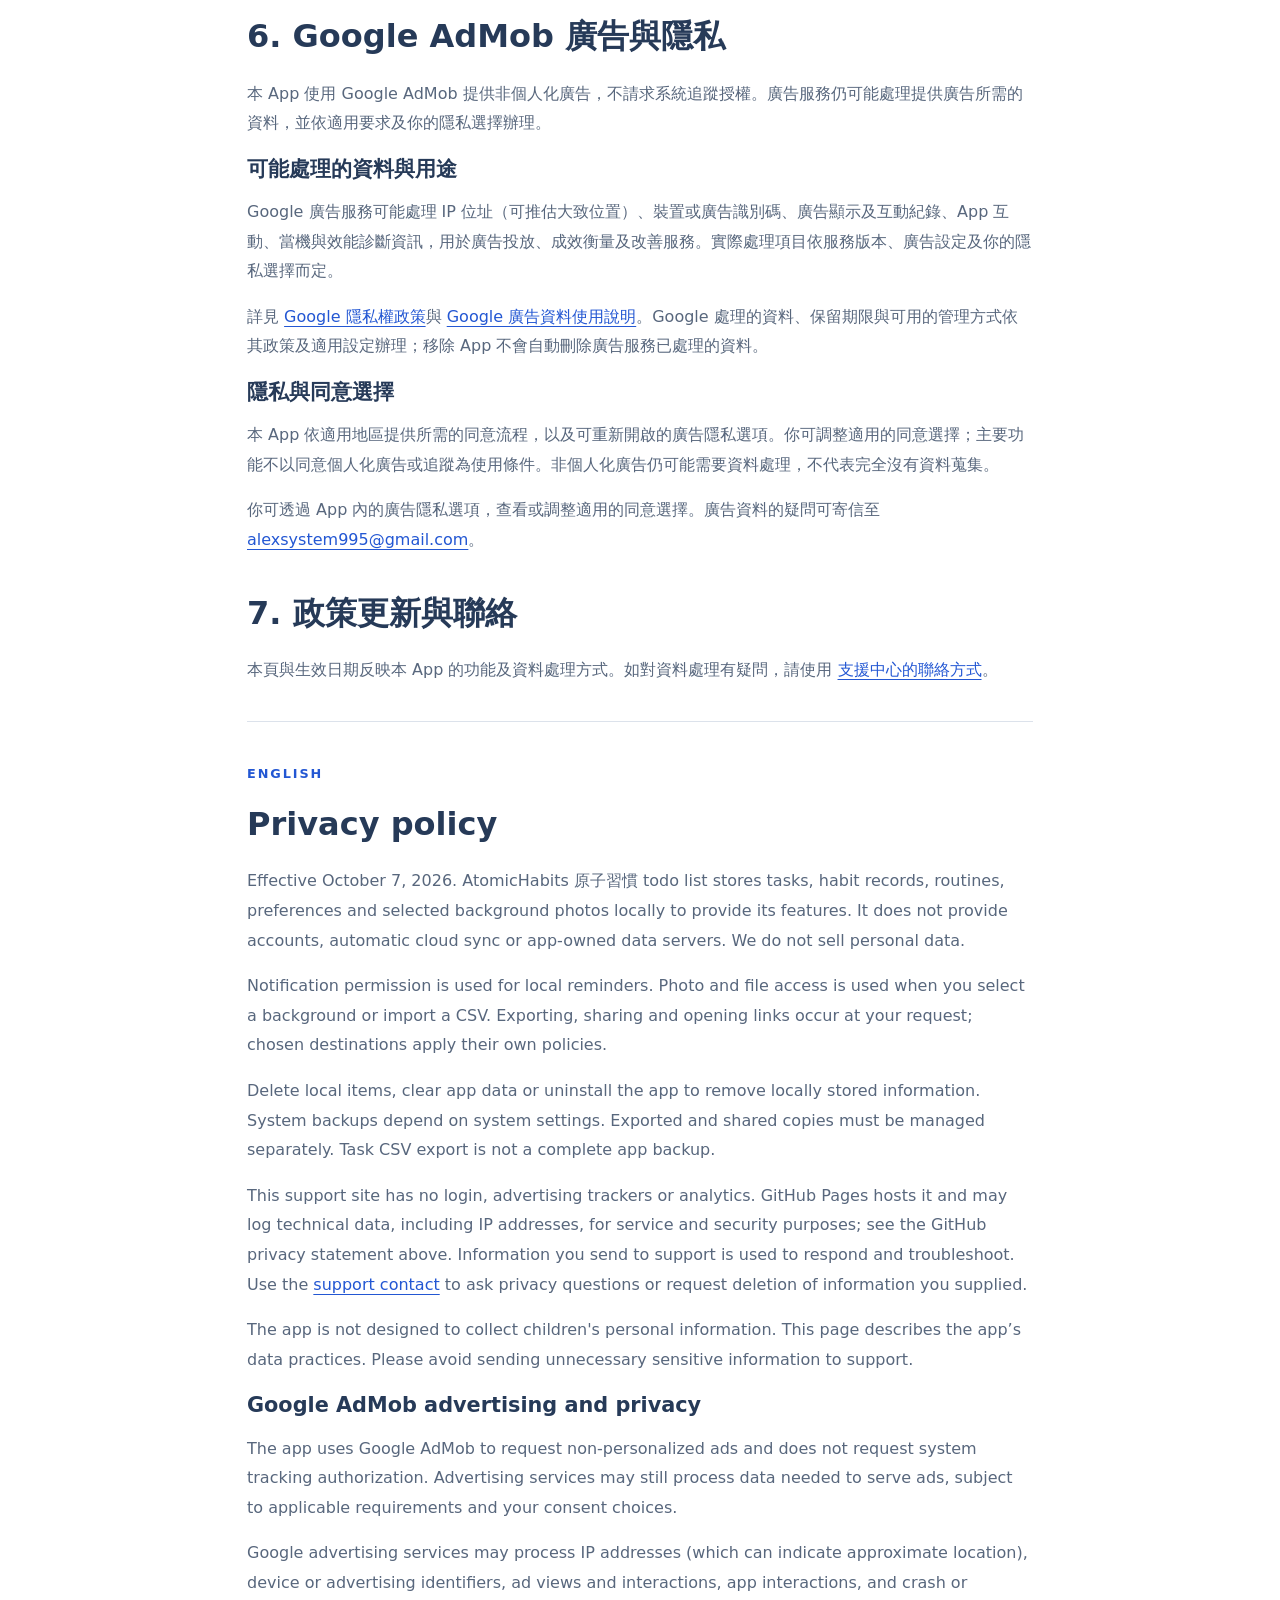
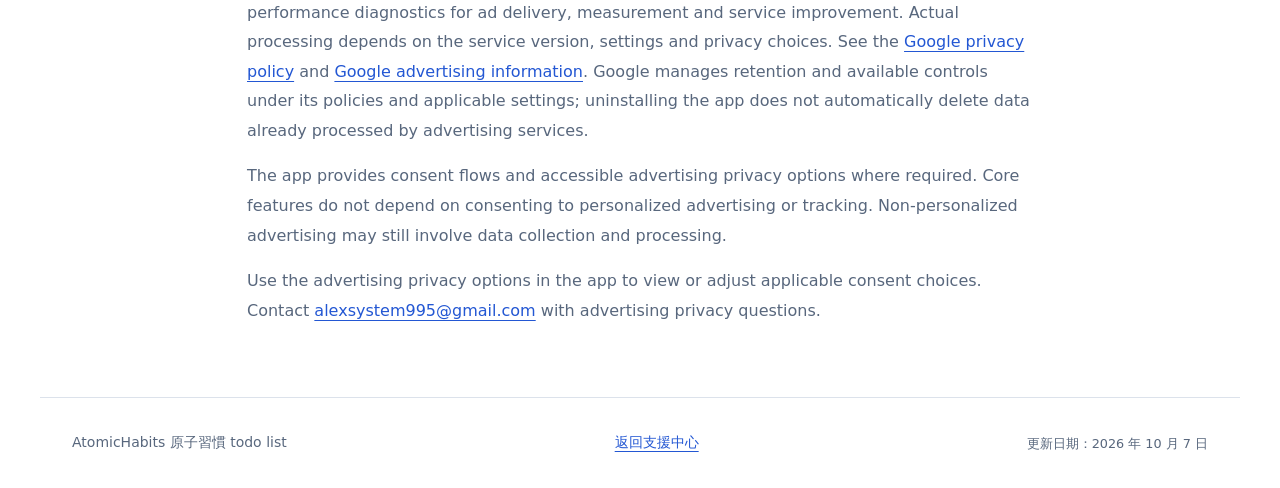
==== commit 93bd618b: "Align advertising privacy policy with non-personalized ads" ====
--- a/privacy.html
+++ b/privacy.html
@@ -1,13 +1,13 @@
 <!doctype html>
 <html lang="zh-Hant"><head><meta charset="utf-8"><meta name="viewport" content="width=device-width,initial-scale=1"><meta name="description" content="AtomicHabits 原子習慣 todo list 隱私權政策，說明本機資料、權限、匯出與聯絡方式。"><title>AtomicHabits 原子習慣｜隱私權政策</title><link rel="stylesheet" href="./styles.css"></head><body>
 <a class="skip" href="#main">跳至主要內容</a><header class="header"><a class="brand" href="./"><span class="brand-mark" aria-hidden="true">A</span><span>AtomicHabits 原子習慣<small>todo list · 支援中心</small></span></a><nav aria-label="主要導覽"><a href="./">返回支援中心</a><a href="#english">English</a><a href="./#contact">聯絡支援</a></nav></header>
-<main id="main" class="policy"><p class="eyebrow">PRIVACY POLICY</p><h1>隱私權政策</h1><p>更新與生效日期：2026 年 10 月 5 日</p><p>本政策說明 AtomicHabits 原子習慣 todo list（以下稱本 App）與本支援網站如何處理資料。</p>
+<main id="main" class="policy"><p class="eyebrow">PRIVACY POLICY</p><h1>隱私權政策</h1><p>更新與生效日期：2026 年 10 月 7 日</p><p>本政策說明 AtomicHabits 原子習慣 todo list（以下稱本 App）與本支援網站如何處理資料。</p>
 <section><h2>1. 本 App 處理的資料</h2><p>本 App 以裝置本機儲存為主。你建立的待辦內容、完成狀態、分類、優先順序、日期、網址、習慣設定與紀錄、例行流程、語言及介面偏好，儲存於裝置，用於提供相應功能。自訂番茄鐘背景相片會保存於 App 的本機儲存空間。</p><p>目前沒有使用者帳號、App 提供的自動雲端同步或自家資料上傳伺服器。我們不會販售你的個人資料。</p><p class="note">本 App 使用 Google AdMob 提供廣告。待辦、習慣與例行紀錄保存在本機；廣告服務處理的資料與你的隱私選擇請見下方說明。</p></section>
 <section><h2>2. 權限與資料使用</h2><ul><li>通知：你設定提醒時，App 會請求通知權限並安排本機提醒。可在裝置設定中撤銷。</li><li>相片：你選擇自訂背景時，App 使用你授權選取的相片。</li><li>檔案：匯入時讀取你指定的 CSV；匯出時透過系統分享介面交給你選擇的接收位置。</li><li>分享與網址：只有在你主動操作時，內容才會交由你選擇的服務，或開啟你提供的網址。接收服務依其隱私政策處理資料。</li></ul></section>
 <section><h2>3. 資料保留與刪除</h2><p>本機內容會保留至你刪除項目、清除 App 資料或移除 App。系統備份的保存與復原由裝置系統及你的設定決定。主動匯出的檔案及分享出去的副本，需要你在接收位置另外刪除。</p><p>待辦 CSV 並非完整 App 備份。我們無法從自家伺服器復原本機紀錄；在移除 App 前，請確認需要保留的內容。</p></section>
 <section><h2>4. 支援網站與客服聯絡</h2><p>本網站不設登入、廣告追蹤或分析工具。網站由 GitHub Pages 託管；GitHub 為提供服務及安全用途可能記錄訪客 IP 位址等技術資訊，詳見 <a href="https://docs.github.com/en/site-policy/privacy-policies/github-general-privacy-statement">GitHub 隱私聲明</a>。</p><p>你主動聯絡支援時，我們會使用你提供的聯絡資訊、問題描述及附件回覆與排除問題。請不要寄送密碼、付款資訊或不必要的私人內容。若需要刪除你提供給支援的資料，請透過支援中心的聯絡方式提出。</p></section>
 <section><h2>5. 兒童隱私</h2><p>本 App 不以蒐集兒童個人資料為目的，也沒有帳號註冊或自家後端資料收集功能。若客服收到不必要的兒童個人資訊，可聯絡我們要求刪除。</p></section>
-<section id="ads"><h2>6. Google AdMob 廣告與隱私</h2><p>本 App 使用 Google AdMob 提供 App 內廣告。廣告服務的資料處理依廣告設定、適用要求及你的隱私選擇辦理。</p><h3>可能處理的資料與用途</h3><p>Google 廣告服務可能處理 IP 位址（可推估大致位置）、裝置或廣告識別碼、廣告顯示及互動紀錄、App 互動、當機與效能診斷資訊，用於廣告投放、成效衡量及改善服務。實際處理項目依服務版本、廣告設定及你的隱私選擇而定。</p><p>詳見 <a href="https://policies.google.com/privacy">Google 隱私權政策</a>與 <a href="https://policies.google.com/technologies/ads">Google 廣告資料使用說明</a>。Google 處理的資料、保留期限與可用的管理方式依其政策及適用設定辦理；移除 App 不會自動刪除廣告服務已處理的資料。</p><h3>隱私選擇與追蹤授權</h3><p>本 App 依適用地區提供所需的同意流程，以及可重新開啟的廣告隱私選項。涉及跨其他公司的 App 或網站追蹤，或存取廣告識別碼時，須先取得系統追蹤授權。拒絕追蹤不影響使用主要功能，也不代表完全沒有廣告或資料處理；仍可能顯示受限制或非個人化廣告。</p><p>你可透過 App 內的廣告隱私選項，查看或調整適用的同意選擇；系統追蹤授權可在裝置設定中管理。廣告資料的疑問可寄信至 <a href="mailto:alexsystem995@gmail.com">alexsystem995@gmail.com</a>。</p></section>
+<section id="ads"><h2>6. Google AdMob 廣告與隱私</h2><p>本 App 使用 Google AdMob 提供非個人化廣告，不請求系統追蹤授權。廣告服務仍可能處理提供廣告所需的資料，並依適用要求及你的隱私選擇辦理。</p><h3>可能處理的資料與用途</h3><p>Google 廣告服務可能處理 IP 位址（可推估大致位置）、裝置或廣告識別碼、廣告顯示及互動紀錄、App 互動、當機與效能診斷資訊，用於廣告投放、成效衡量及改善服務。實際處理項目依服務版本、廣告設定及你的隱私選擇而定。</p><p>詳見 <a href="https://policies.google.com/privacy">Google 隱私權政策</a>與 <a href="https://policies.google.com/technologies/ads">Google 廣告資料使用說明</a>。Google 處理的資料、保留期限與可用的管理方式依其政策及適用設定辦理；移除 App 不會自動刪除廣告服務已處理的資料。</p><h3>隱私與同意選擇</h3><p>本 App 依適用地區提供所需的同意流程，以及可重新開啟的廣告隱私選項。你可調整適用的同意選擇；主要功能不以同意個人化廣告或追蹤為使用條件。非個人化廣告仍可能需要資料處理，不代表完全沒有資料蒐集。</p><p>你可透過 App 內的廣告隱私選項，查看或調整適用的同意選擇。廣告資料的疑問可寄信至 <a href="mailto:alexsystem995@gmail.com">alexsystem995@gmail.com</a>。</p></section>
 <section><h2>7. 政策更新與聯絡</h2><p>本頁與生效日期反映本 App 的功能及資料處理方式。如對資料處理有疑問，請使用 <a href="./#contact">支援中心的聯絡方式</a>。</p></section>
-<section id="english" lang="en" class="english"><p class="eyebrow">ENGLISH</p><h2>Privacy policy</h2><p>Effective October 5, 2026. AtomicHabits 原子習慣 todo list stores tasks, habit records, routines, preferences and selected background photos locally to provide its features. It does not provide accounts, automatic cloud sync or app-owned data servers. We do not sell personal data.</p><p>Notification permission is used for local reminders. Photo and file access is used when you select a background or import a CSV. Exporting, sharing and opening links occur at your request; chosen destinations apply their own policies.</p><p>Delete local items, clear app data or uninstall the app to remove locally stored information. System backups depend on system settings. Exported and shared copies must be managed separately. Task CSV export is not a complete app backup.</p><p>This support site has no login, advertising trackers or analytics. GitHub Pages hosts it and may log technical data, including IP addresses, for service and security purposes; see the GitHub privacy statement above. Information you send to support is used to respond and troubleshoot. Use the <a href="./#contact">support contact</a> to ask privacy questions or request deletion of information you supplied.</p><p>The app is not designed to collect children's personal information. This page describes the app’s data practices. Please avoid sending unnecessary sensitive information to support.</p><h3>Google AdMob advertising and privacy</h3><p>The app uses Google AdMob to serve ads. Advertising data processing depends on ad settings, applicable requirements and your privacy choices.</p><p>Google advertising services may process IP addresses (which can indicate approximate location), device or advertising identifiers, ad views and interactions, app interactions, and crash or performance diagnostics for ad delivery, measurement and service improvement. Actual processing depends on the service version, settings and privacy choices. See the <a href="https://policies.google.com/privacy">Google privacy policy</a> and <a href="https://policies.google.com/technologies/ads">Google advertising information</a>. Google manages retention and available controls under its policies and applicable settings; uninstalling the app does not automatically delete data already processed by advertising services.</p><p>The app provides consent flows and accessible advertising privacy options where required. Tracking across other companies' apps or websites, or access to the advertising identifier, requires system tracking authorization first. Denying tracking does not block core features and does not mean there will be no ads or data processing; limited or non-personalized ads may still be shown.</p><p>Use the advertising privacy options in the app to view or adjust applicable consent choices. Manage system tracking authorization in your device settings. Contact <a href="mailto:alexsystem995@gmail.com">alexsystem995@gmail.com</a> with advertising privacy questions.</p></section></main>
-<footer><span>AtomicHabits 原子習慣 todo list</span><a href="./">返回支援中心</a><small>更新日期：2026 年 10 月 5 日</small></footer></body></html>
+<section id="english" lang="en" class="english"><p class="eyebrow">ENGLISH</p><h2>Privacy policy</h2><p>Effective October 7, 2026. AtomicHabits 原子習慣 todo list stores tasks, habit records, routines, preferences and selected background photos locally to provide its features. It does not provide accounts, automatic cloud sync or app-owned data servers. We do not sell personal data.</p><p>Notification permission is used for local reminders. Photo and file access is used when you select a background or import a CSV. Exporting, sharing and opening links occur at your request; chosen destinations apply their own policies.</p><p>Delete local items, clear app data or uninstall the app to remove locally stored information. System backups depend on system settings. Exported and shared copies must be managed separately. Task CSV export is not a complete app backup.</p><p>This support site has no login, advertising trackers or analytics. GitHub Pages hosts it and may log technical data, including IP addresses, for service and security purposes; see the GitHub privacy statement above. Information you send to support is used to respond and troubleshoot. Use the <a href="./#contact">support contact</a> to ask privacy questions or request deletion of information you supplied.</p><p>The app is not designed to collect children's personal information. This page describes the app’s data practices. Please avoid sending unnecessary sensitive information to support.</p><h3>Google AdMob advertising and privacy</h3><p>The app uses Google AdMob to request non-personalized ads and does not request system tracking authorization. Advertising services may still process data needed to serve ads, subject to applicable requirements and your consent choices.</p><p>Google advertising services may process IP addresses (which can indicate approximate location), device or advertising identifiers, ad views and interactions, app interactions, and crash or performance diagnostics for ad delivery, measurement and service improvement. Actual processing depends on the service version, settings and privacy choices. See the <a href="https://policies.google.com/privacy">Google privacy policy</a> and <a href="https://policies.google.com/technologies/ads">Google advertising information</a>. Google manages retention and available controls under its policies and applicable settings; uninstalling the app does not automatically delete data already processed by advertising services.</p><p>The app provides consent flows and accessible advertising privacy options where required. Core features do not depend on consenting to personalized advertising or tracking. Non-personalized advertising may still involve data collection and processing.</p><p>Use the advertising privacy options in the app to view or adjust applicable consent choices. Contact <a href="mailto:alexsystem995@gmail.com">alexsystem995@gmail.com</a> with advertising privacy questions.</p></section></main>
+<footer><span>AtomicHabits 原子習慣 todo list</span><a href="./">返回支援中心</a><small>更新日期：2026 年 10 月 7 日</small></footer></body></html>
